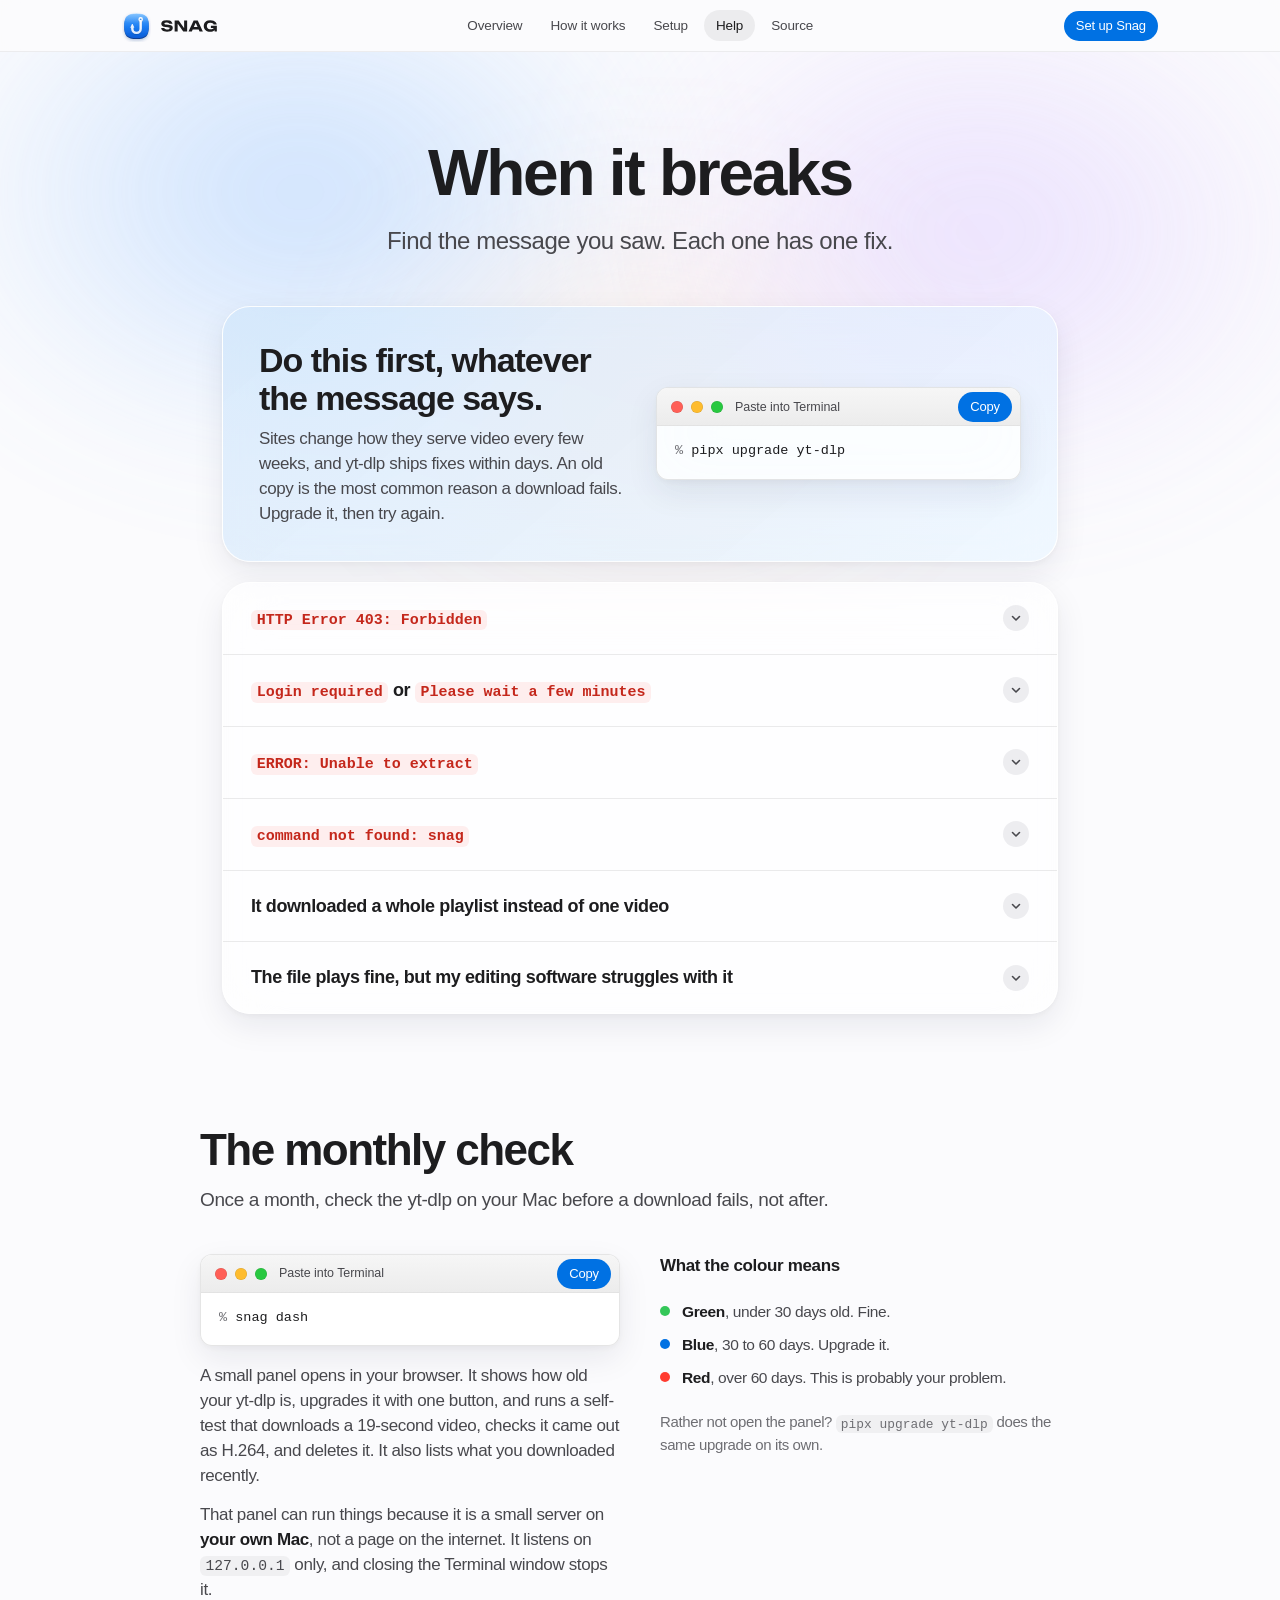
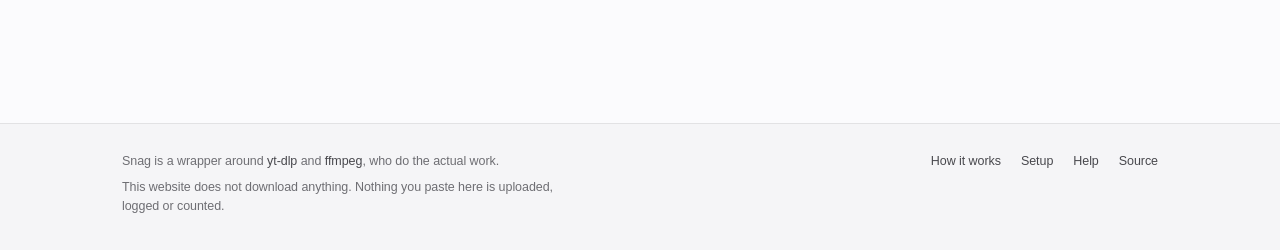
==== site/help.html @ 51642f08 "Redesign the site as light macOS glass, add the logo, restyle snag dash The site moves from the one-" ====
<!doctype html>
<html lang="en">
<head>
<meta charset="utf-8">
<meta name="viewport" content="width=device-width, initial-scale=1">
<title>Help | Snag</title>
<meta name="description" content="When a Snag download fails: the one fix that works most often, every common error message and its fix, and the monthly check.">
<meta name="theme-color" content="#fbfbfd">
<link rel="icon" href="assets/icon.svg" type="image/svg+xml">
<link rel="apple-touch-icon" href="assets/apple-touch-icon.png">
<link rel="stylesheet" href="assets/snag.css">
</head>
<body>

<header class="nav">
  <div class="nav-in">
    <a class="brand" href="index.html" aria-label="Snag home"><img class="brand-mark" src="assets/logo-mark.svg" alt="" width="29" height="30"><img class="brand-word" src="assets/logo-wordmark.svg" alt="" height="12"></a>
    <button class="nav-toggle" type="button" aria-expanded="false" aria-controls="navLinks" aria-label="Menu">
      <svg viewBox="0 0 20 20" aria-hidden="true"><path d="M3 7h14M3 13h14" stroke="currentColor" stroke-width="1.6" stroke-linecap="round"/></svg>
    </button>
    <ul class="nav-links" id="navLinks">
      <li><a href="index.html">Overview</a></li>
      <li><a href="how-it-works.html">How it works</a></li>
      <li><a href="setup.html">Setup</a></li>
      <li><a href="help.html" aria-current="page">Help</a></li>
      <li><a href="source.html">Source</a></li>
      <li class="nav-links-cta"><a class="btn btn-primary" href="setup.html">Set up Snag</a></li>
    </ul>
    <a class="btn btn-primary btn-sm nav-cta" href="setup.html">Set up Snag</a>
  </div>
</header>

<main>
  <div class="aura low" aria-hidden="true"><span></span></div>

  <header class="page-head">
    <h1>When it breaks</h1>
    <p class="lede">Find the message you saw. Each one has one fix.</p>
  </header>

  <div class="read" style="max-width:880px">
    <section class="first-move glass" aria-labelledby="first-h">
      <div>
        <h2 id="first-h">Do this first, whatever the message says.</h2>
        <p>Sites change how they serve video every few weeks, and yt-dlp ships fixes within days. An old copy is the most common reason a download fails. Upgrade it, then try again.</p>
      </div>
      <div class="term">
        <div class="term-bar"><span class="lights" aria-hidden="true"><i></i><i></i><i></i></span><span class="term-title">Paste into Terminal</span><span class="term-actions"><button class="btn btn-primary btn-sm" type="button" data-copy="cmd-upgrade">Copy</button></span></div>
        <pre class="term-body" id="cmd-upgrade" data-command>pipx upgrade yt-dlp</pre>
      </div>
    </section>

    <div class="faults glass">
      <details class="fault">
        <summary><span class="msg"><code>HTTP Error 403: Forbidden</code></span><span class="chev" aria-hidden="true"><svg viewBox="0 0 12 12"><path d="M2.5 4.5 6 8l3.5-3.5" fill="none" stroke="currentColor" stroke-width="1.6" stroke-linecap="round" stroke-linejoin="round"/></svg></span></summary>
        <div class="fault-body">
          <p class="what"><b>What it means.</b> The site refused to answer, because it could not tell the request came from a real browser.</p>
          <div class="fix">
            <p><b class="lbl">The fix.</b> The Chrome support is missing. Check by running <code>yt-dlp --list-impersonate-targets</code>. If that prints an empty table or an error, run this and try again.</p>
            <div class="term">
              <div class="term-bar"><span class="lights" aria-hidden="true"><i></i><i></i><i></i></span><span class="term-title">Paste into Terminal</span><span class="term-actions"><button class="btn btn-primary btn-sm" type="button" data-copy="cmd-force">Copy</button></span></div>
              <pre class="term-body" id="cmd-force" data-command>pipx install --force "yt-dlp[default,curl-cffi]"</pre>
            </div>
          </div>
        </div>
      </details>

      <details class="fault">
        <summary><span class="msg"><code>Login required</code> or <code>Please wait a few minutes</code></span><span class="chev" aria-hidden="true"><svg viewBox="0 0 12 12"><path d="M2.5 4.5 6 8l3.5-3.5" fill="none" stroke="currentColor" stroke-width="1.6" stroke-linecap="round" stroke-linejoin="round"/></svg></span></summary>
        <div class="fault-body">
          <p class="what"><b>What it means.</b> Instagram will not show the video to someone who is not signed in.</p>
          <div class="fix">
            <p><b class="lbl">The fix.</b> Sign into Instagram in Chrome. Then quit Chrome completely with <kbd>⌘</kbd> <kbd>Q</kbd>, not just the window, because macOS will not let Snag read your login while Chrome is open. Run your command again. For Instagram and TikTok links, Snag turns <b>Use my Chrome login</b> on by itself, so the command already asks for it.</p>
          </div>
        </div>
      </details>

      <details class="fault">
        <summary><span class="msg"><code>ERROR: Unable to extract</code></span><span class="chev" aria-hidden="true"><svg viewBox="0 0 12 12"><path d="M2.5 4.5 6 8l3.5-3.5" fill="none" stroke="currentColor" stroke-width="1.6" stroke-linecap="round" stroke-linejoin="round"/></svg></span></summary>
        <div class="fault-body">
          <p class="what"><b>What it means.</b> The site changed how its pages are built, and the yt-dlp on your Mac has not caught up.</p>
          <div class="fix">
            <p><b class="lbl">The fix.</b> Upgrade yt-dlp with the command at the top of this page. That fixes this almost every time.</p>
          </div>
        </div>
      </details>

      <details class="fault">
        <summary><span class="msg"><code>command not found: snag</code></span><span class="chev" aria-hidden="true"><svg viewBox="0 0 12 12"><path d="M2.5 4.5 6 8l3.5-3.5" fill="none" stroke="currentColor" stroke-width="1.6" stroke-linecap="round" stroke-linejoin="round"/></svg></span></summary>
        <div class="fault-body">
          <p class="what"><b>What it means.</b> Snag is installed, but Terminal does not know where to look for it.</p>
          <div class="fix">
            <p><b class="lbl">The fix.</b> Paste this, then quit Terminal with <kbd>⌘</kbd> <kbd>Q</kbd> and open it again. The restart matters: the change does not take effect until then.</p>
            <div class="term">
              <div class="term-bar"><span class="lights" aria-hidden="true"><i></i><i></i><i></i></span><span class="term-title">Paste into Terminal</span><span class="term-actions"><button class="btn btn-primary btn-sm" type="button" data-copy="cmd-path">Copy</button></span></div>
              <pre class="term-body" id="cmd-path" data-command>echo 'export PATH="$HOME/bin:$PATH"' &gt;&gt; ~/.zshrc</pre>
            </div>
          </div>
        </div>
      </details>

      <details class="fault">
        <summary><span class="msg">It downloaded a whole playlist instead of one video</span><span class="chev" aria-hidden="true"><svg viewBox="0 0 12 12"><path d="M2.5 4.5 6 8l3.5-3.5" fill="none" stroke="currentColor" stroke-width="1.6" stroke-linecap="round" stroke-linejoin="round"/></svg></span></summary>
        <div class="fault-body">
          <p class="what"><b>What it means.</b> Your YouTube link had <code>&amp;list=</code> in it, and <b>Whole playlist</b> was switched on under Options.</p>
          <div class="fix">
            <p><b class="lbl">The fix.</b> Switch <b>Whole playlist</b> off and get the command again. With it off, a link that carries a playlist gets only the video you were watching.</p>
          </div>
        </div>
      </details>

      <details class="fault">
        <summary><span class="msg">The file plays fine, but my editing software struggles with it</span><span class="chev" aria-hidden="true"><svg viewBox="0 0 12 12"><path d="M2.5 4.5 6 8l3.5-3.5" fill="none" stroke="currentColor" stroke-width="1.6" stroke-linecap="round" stroke-linejoin="round"/></svg></span></summary>
        <div class="fault-body">
          <p class="what"><b>What it means.</b> You have an AV1 or VP9 file. Browsers play those easily. Premiere and Resolve decode them in software, so scrubbing becomes unusable.</p>
          <div class="fix">
            <p><b class="lbl">The fix.</b> Use <b>Ready to edit</b>. It downloads H.264, which every editor handles natively, with no converting. It tops out at 1080p on YouTube. For 4K that edits, use <b>4K (slow)</b>, which re-encodes the best stream and takes real minutes.</p>
          </div>
        </div>
      </details>
    </div>
  </div>

  <section class="sec" id="monthly" aria-labelledby="monthly-h">
    <div class="read" style="max-width:880px;padding:0">
      <div class="sec-head">
        <h2 id="monthly-h">The monthly check</h2>
        <p>Once a month, check the yt-dlp on your Mac before a download fails, not after.</p>
      </div>
      <div class="dash-grid">
        <div>
          <div class="term">
            <div class="term-bar"><span class="lights" aria-hidden="true"><i></i><i></i><i></i></span><span class="term-title">Paste into Terminal</span><span class="term-actions"><button class="btn btn-primary btn-sm" type="button" data-copy="cmd-dash">Copy</button></span></div>
            <pre class="term-body" id="cmd-dash" data-command>snag dash</pre>
          </div>
          <div class="prose" style="margin-top:18px">
            <p>A small panel opens in your browser. It shows how old your yt-dlp is, upgrades it with one button, and runs a self-test that downloads a 19-second video, checks it came out as H.264, and deletes it. It also lists what you downloaded recently.</p>
            <p>That panel can run things because it is a small server on <b>your own Mac</b>, not a page on the internet. It listens on <code>127.0.0.1</code> only, and closing the Terminal window stops it.</p>
          </div>
        </div>
        <div>
          <h3 style="font-size:17px;letter-spacing:-.02em">What the colour means</h3>
          <ul class="flags">
            <li><span class="dot" style="background:#34c759"></span><span><b>Green</b>, under 30 days old. Fine.</span></li>
            <li><span class="dot" style="background:#0071e3"></span><span><b>Blue</b>, 30 to 60 days. Upgrade it.</span></li>
            <li><span class="dot" style="background:#ff3b30"></span><span><b>Red</b>, over 60 days. This is probably your problem.</span></li>
          </ul>
          <p class="built" style="margin-top:22px">Rather not open the panel? <code>pipx upgrade yt-dlp</code> does the same upgrade on its own.</p>
        </div>
      </div>
    </div>
  </section>
</main>

<footer class="foot">
  <div class="foot-in">
    <div>
      <p>Snag is a wrapper around <a href="https://github.com/yt-dlp/yt-dlp">yt-dlp</a> and <a href="https://ffmpeg.org">ffmpeg</a>, who do the actual work.</p>
      <p>This website does not download anything. Nothing you paste here is uploaded, logged or counted.</p>
    </div>
    <nav aria-label="Footer">
      <a href="how-it-works.html">How it works</a>
      <a href="setup.html">Setup</a>
      <a href="help.html">Help</a>
      <a href="source.html">Source</a>
    </nav>
  </div>
</footer>

<script src="assets/site.js"></script>
</body>
</html>
---- site/assets/snag.css ----
/* Snag: light macOS glass. One accent, system type, light Terminal windows. */

:root {
  --bg: #fbfbfd;
  --bg-2: #f5f5f7;
  --ink: #1d1d1f;
  --ink-2: #48484d;
  --ink-3: #6e6e73;
  --hair: rgba(0, 0, 0, .08);
  --hair-2: rgba(0, 0, 0, .12);
  --blue: #0071e3;
  --blue-hover: #0062c4;
  --blue-ink: #0066cc;
  --blue-wash: rgba(0, 113, 227, .09);
  --green: #1a7f37;
  --amber: #9a5b00;
  --amber-wash: rgba(255, 159, 10, .12);
  --red: #c4271b;
  --red-wash: rgba(255, 59, 48, .09);

  --glass: rgba(255, 255, 255, .62);
  --glass-strong: rgba(255, 255, 255, .78);
  --glass-edge: rgba(255, 255, 255, .9);
  --blur: saturate(180%) blur(28px);

  --shadow-sm: 0 1px 2px rgba(0, 0, 0, .04), 0 2px 8px rgba(0, 0, 0, .04);
  --shadow-md: 0 2px 6px rgba(0, 0, 0, .04), 0 12px 32px rgba(15, 30, 70, .08);
  --shadow-lg: 0 4px 12px rgba(0, 0, 0, .04), 0 24px 64px rgba(15, 30, 70, .12);

  --sans: -apple-system, BlinkMacSystemFont, "SF Pro Text", "SF Pro Display", "Helvetica Neue", Helvetica, Arial, sans-serif;
  --mono: ui-monospace, "SF Mono", SFMono-Regular, Menlo, Monaco, monospace;

  --r-sm: 10px;
  --r-md: 14px;
  --r-lg: 20px;
  --r-xl: 28px;

  --ease: cubic-bezier(.16, 1, .3, 1);
  --nav-h: 52px;

  color-scheme: light;
}

*, *::before, *::after { box-sizing: border-box; }

html {
  -webkit-text-size-adjust: 100%;
  scroll-padding-top: calc(var(--nav-h) + 20px);
  scrollbar-color: rgba(0, 0, 0, .22) transparent;
}

body {
  margin: 0;
  background: var(--bg);
  color: var(--ink);
  font-family: var(--sans);
  font-size: 17px;
  line-height: 1.47;
  letter-spacing: -.022em;
  -webkit-font-smoothing: antialiased;
  -moz-osx-font-smoothing: grayscale;
  text-rendering: optimizeLegibility;
  min-height: 100vh;
  display: flex;
  flex-direction: column;
  overflow-x: hidden;
}

::selection { background: rgba(0, 113, 227, .2); color: var(--ink); }
input, textarea { caret-color: var(--blue); }
::-webkit-scrollbar { width: 11px; height: 11px; }
::-webkit-scrollbar-thumb { background: rgba(0, 0, 0, .2); border-radius: 99px; border: 3px solid transparent; background-clip: padding-box; }
::-webkit-scrollbar-thumb:hover { background-color: rgba(0, 0, 0, .34); }
::-webkit-scrollbar-track { background: transparent; }

:focus-visible { outline: 3px solid rgba(0, 113, 227, .55); outline-offset: 2px; border-radius: 8px; }

a { color: var(--blue-ink); text-decoration: none; }
a:hover { text-decoration: underline; text-underline-offset: .18em; text-decoration-thickness: 1px; }

h1, h2, h3, h4 { margin: 0; font-weight: 600; color: var(--ink); text-wrap: balance; }
p { margin: 0; }
code, kbd {
  font-family: var(--mono);
  font-size: .86em;
  letter-spacing: 0;
}
code {
  background: rgba(0, 0, 0, .045);
  border-radius: 6px;
  padding: .12em .38em;
  white-space: nowrap;
}
kbd {
  display: inline-block;
  min-width: 1.7em;
  padding: .08em .45em;
  border-radius: 6px;
  background: #fff;
  border: 1px solid var(--hair-2);
  box-shadow: 0 1px 0 rgba(0, 0, 0, .1);
  text-align: center;
  line-height: 1.4;
}

.sr-only {
  position: absolute; width: 1px; height: 1px; padding: 0; margin: -1px;
  overflow: hidden; clip: rect(0, 0, 0, 0); white-space: nowrap; border: 0;
}

/* ---------- light field behind the glass ---------- */

.aura {
  position: absolute;
  inset: 0 0 auto 0;
  height: 900px;
  overflow: hidden;
  pointer-events: none;
  z-index: -1;
}
.aura::before, .aura::after, .aura span {
  content: "";
  position: absolute;
  border-radius: 50%;
  filter: blur(80px);
}
.aura::before {
  width: 760px; height: 520px;
  left: calc(50% - 720px); top: -120px;
  background: radial-gradient(closest-side, rgba(120, 180, 255, .55), rgba(120, 180, 255, 0));
}
.aura::after {
  width: 720px; height: 520px;
  left: calc(50% - 20px); top: -80px;
  background: radial-gradient(closest-side, rgba(200, 170, 255, .5), rgba(200, 170, 255, 0));
}
.aura span {
  width: 640px; height: 420px;
  left: calc(50% - 300px); top: 260px;
  background: radial-gradient(closest-side, rgba(255, 196, 160, .42), rgba(255, 196, 160, 0));
}
.aura.low { height: 560px; opacity: .75; }
.aura.low span { top: 120px; opacity: .7; }

main { position: relative; z-index: 1; flex: 1; }

/* ---------- glass nav ---------- */

.nav {
  position: sticky;
  top: 0;
  z-index: 50;
  height: var(--nav-h);
  background: rgba(251, 251, 253, .68);
  -webkit-backdrop-filter: var(--blur);
  backdrop-filter: var(--blur);
  border-bottom: 1px solid rgba(0, 0, 0, .06);
}
.nav-in {
  max-width: 1080px;
  height: 100%;
  margin: 0 auto;
  padding: 0 22px;
  display: flex;
  align-items: center;
  gap: 28px;
}
.brand {
  display: inline-flex;
  align-items: center;
  gap: 8px;
  flex: none;
}
.brand:hover { text-decoration: none; }
.brand-mark { width: 29px; height: 30px; display: block; margin-top: 2px; }
.brand-word { height: 12px; width: auto; display: block; margin-left: 2px; }
.nav-links {
  display: flex;
  gap: 4px;
  margin: 0 auto;
  padding: 0;
  list-style: none;
}
.nav-links a {
  display: block;
  padding: 6px 12px;
  border-radius: 99px;
  color: var(--ink-2);
  font-size: 13.5px;
  letter-spacing: -.01em;
  transition: color .2s, background-color .2s;
}
.nav-links a:hover { color: var(--ink); text-decoration: none; background: rgba(0, 0, 0, .045); }
.nav-links a[aria-current="page"] { color: var(--ink); font-weight: 500; background: rgba(0, 0, 0, .06); }
.nav-cta { flex: none; }
.nav-toggle {
  display: none;
  margin-left: auto;
  width: 40px; height: 40px;
  border: 0;
  border-radius: 10px;
  background: transparent;
  color: var(--ink);
  cursor: pointer;
}
.nav-toggle svg { width: 20px; height: 20px; }
.nav-toggle:hover { background: rgba(0, 0, 0, .05); }

@media (max-width: 820px) {
  .nav-in { gap: 12px; }
  .nav-toggle { display: grid; place-items: center; }
  .nav-cta { display: none; }
  .nav-links {
    position: absolute;
    top: var(--nav-h);
    left: 0; right: 0;
    margin: 0;
    padding: 8px 14px 18px;
    flex-direction: column;
    gap: 2px;
    background: rgba(251, 251, 253, .9);
    -webkit-backdrop-filter: var(--blur);
    backdrop-filter: var(--blur);
    border-bottom: 1px solid var(--hair);
    box-shadow: var(--shadow-md);
    display: none;
  }
  .nav[data-open="1"] .nav-links { display: flex; }
  .nav-links a { font-size: 17px; padding: 12px 12px; border-radius: 12px; }
  .nav-links .nav-links-cta { display: block; margin-top: 8px; }
}
.nav-links-cta { display: none; }

/* ---------- buttons ---------- */

.btn {
  --h: 36px;
  display: inline-flex;
  align-items: center;
  justify-content: center;
  gap: 7px;
  height: var(--h);
  padding: 0 16px;
  border-radius: 99px;
  border: 0;
  font: 500 14px/1 var(--sans);
  letter-spacing: -.01em;
  cursor: pointer;
  white-space: nowrap;
  transition: background-color .2s, color .2s, box-shadow .2s, transform .2s var(--ease);
}
.btn:hover { text-decoration: none; }
.btn:active { transform: scale(.97); }
.btn svg { width: 16px; height: 16px; flex: none; }
.btn-primary { background: var(--blue); color: #fff; }
.btn-primary:hover { background: var(--blue-hover); }
.btn-secondary {
  background: rgba(255, 255, 255, .8);
  color: var(--ink);
  box-shadow: inset 0 0 0 1px var(--hair-2), var(--shadow-sm);
}
.btn-secondary:hover { background: #fff; }
.btn-quiet { background: transparent; color: var(--blue-ink); padding: 0 10px; }
.btn-quiet:hover { background: var(--blue-wash); }
.btn-sm { --h: 30px; padding: 0 12px; font-size: 13px; }
.btn-lg { --h: 48px; padding: 0 24px; font-size: 16px; }
.btn[disabled] { opacity: .4; cursor: not-allowed; transform: none; }
.btn[data-done="1"] { background: var(--green); color: #fff; box-shadow: none; }

/* ---------- glass surfaces ---------- */

.glass {
  background: var(--glass);
  -webkit-backdrop-filter: var(--blur);
  backdrop-filter: var(--blur);
  border: 1px solid var(--glass-edge);
  box-shadow: var(--shadow-md);
}

/* ---------- the Terminal window ---------- */

.term {
  border-radius: 12px;
  background: rgba(255, 255, 255, .86);
  -webkit-backdrop-filter: var(--blur);
  backdrop-filter: var(--blur);
  border: 1px solid rgba(0, 0, 0, .1);
  box-shadow: 0 0 0 .5px rgba(255, 255, 255, .7) inset, var(--shadow-md);
  overflow: hidden;
  text-align: left;
}
.term-bar {
  position: relative;
  display: flex;
  align-items: center;
  gap: 12px;
  min-height: 38px;
  padding: 0 8px 0 14px;
  background: linear-gradient(#f6f6f6, #ececec);
  border-bottom: 1px solid rgba(0, 0, 0, .08);
}
.lights { display: flex; gap: 8px; flex: none; }
.lights i {
  width: 12px; height: 12px;
  border-radius: 50%;
  background: #ff5f57;
  box-shadow: inset 0 0 0 .5px rgba(0, 0, 0, .14);
}
.lights i:nth-child(2) { background: #febc2e; }
.lights i:nth-child(3) { background: #28c840; }
.term-title {
  flex: 1;
  min-width: 0;
  overflow: hidden;
  text-overflow: ellipsis;
  white-space: nowrap;
  font-size: 12.5px;
  font-weight: 500;
  color: var(--ink-2);
  letter-spacing: -.005em;
}
.term-actions { display: flex; gap: 6px; flex: none; }
.term-body {
  margin: 0;
  padding: 14px 18px 16px;
  font: 13.5px/1.65 var(--mono);
  letter-spacing: 0;
  color: var(--ink);
  white-space: pre-wrap;
  word-break: break-word;
  overflow-wrap: anywhere;
}
.term-body .ln { display: block; padding-left: 1.6em; text-indent: -1.6em; }
.term-body .ln.cmd::before { content: "% "; color: var(--ink-3); }
.term-body .ln.cmd.cont::before { content: ""; }
.term-body .ln.cmd.cont { padding-left: 1.6em; text-indent: 0; }
.term-body.out { color: var(--ink-2); background: rgba(245, 245, 247, .5); }
.term-body.out b { color: var(--ink); font-weight: 600; }
.term-body.out .note { color: var(--blue-ink); }

/* ---------- page header for inner pages ---------- */

.page-head {
  max-width: 980px;
  margin: 0 auto;
  padding: 88px 22px 48px;
  text-align: center;
}
.page-head h1 {
  font-size: clamp(40px, 6vw, 64px);
  line-height: 1.05;
  letter-spacing: -.035em;
  font-weight: 700;
}
.page-head .lede {
  margin: 18px auto 0;
  max-width: 40ch;
  text-wrap: balance;
  font-size: clamp(19px, 2.2vw, 24px);
  line-height: 1.35;
  color: var(--ink-2);
  letter-spacing: -.02em;
}

.wrap { max-width: 1080px; margin: 0 auto; padding: 0 22px; }
.read { max-width: 760px; margin: 0 auto; padding: 0 22px; }

.prose p + p { margin-top: 14px; }
.prose p { color: var(--ink-2); max-width: 68ch; }
.prose b, .prose strong { color: var(--ink); font-weight: 600; }

/* ---------- callouts ---------- */

.callout {
  display: flex;
  gap: 14px;
  padding: 16px 18px;
  border-radius: var(--r-md);
  background: var(--blue-wash);
  color: var(--ink);
  font-size: 15.5px;
  line-height: 1.5;
}
.callout svg { width: 20px; height: 20px; flex: none; margin-top: 1px; color: var(--blue); }
.callout.warn { background: var(--amber-wash); }
.callout.warn svg { color: #c27c00; }
.callout b { font-weight: 600; }

/* ---------- footer ---------- */

.foot {
  position: relative;
  z-index: 1;
  margin-top: 120px;
  background: var(--bg-2);
  border-top: 1px solid var(--hair);
  font-size: 12.5px;
  color: var(--ink-3);
  letter-spacing: -.005em;
}
.foot-in {
  max-width: 1080px;
  margin: 0 auto;
  padding: 28px 22px 36px;
  display: grid;
  grid-template-columns: 1fr auto;
  gap: 18px 40px;
  align-items: start;
}
.foot p { max-width: 64ch; line-height: 1.55; }
.foot p + p { margin-top: 6px; }
.foot nav { display: flex; gap: 6px 20px; flex-wrap: wrap; justify-content: flex-end; }
.foot nav a { color: var(--ink-2); }
.foot a { color: var(--ink-2); }
@media (max-width: 680px) {
  .foot-in { grid-template-columns: 1fr; }
  .foot nav { justify-content: flex-start; }
}

/* ==========================================================
   HOME
   ========================================================== */

.hero {
  max-width: 980px;
  margin: 0 auto;
  padding: 104px 22px 40px;
  text-align: center;
}
.hero h1 {
  font-size: clamp(44px, 7.4vw, 80px);
  line-height: 1.03;
  letter-spacing: -.04em;
  font-weight: 700;
}
.hero .sub {
  margin: 18px auto 0;
  max-width: 44ch;
  text-wrap: balance;
  font-size: clamp(19px, 2.3vw, 24px);
  line-height: 1.35;
  color: var(--ink-2);
  letter-spacing: -.02em;
}

/* the field */
.finder { max-width: 720px; margin: 44px auto 0; }
.field {
  position: relative;
  display: flex;
  align-items: center;
  gap: 6px;
  height: 68px;
  padding: 0 8px 0 22px;
  border-radius: 99px;
  background: var(--glass-strong);
  -webkit-backdrop-filter: var(--blur);
  backdrop-filter: var(--blur);
  border: 1px solid var(--glass-edge);
  box-shadow: 0 0 0 1px rgba(0, 0, 0, .05), var(--shadow-lg);
  transition: box-shadow .3s var(--ease);
}
.field:focus-within {
  box-shadow: 0 0 0 4px rgba(0, 113, 227, .18), 0 0 0 1px rgba(0, 113, 227, .5), var(--shadow-lg);
}
.field[data-state="bad"] { box-shadow: 0 0 0 4px rgba(255, 59, 48, .14), 0 0 0 1px rgba(196, 39, 27, .45), var(--shadow-lg); }
.field-icon {
  position: relative;
  width: 26px; height: 26px;
  flex: none;
  color: var(--ink-3);
}
.field-icon svg {
  position: absolute; inset: 0;
  width: 26px; height: 26px;
  opacity: 0;
  transform: scale(.6);
  transition: opacity .25s, transform .35s var(--ease);
}
.field-icon svg[data-on="1"] { opacity: 1; transform: none; }
.field-icon .ig { color: #d62976; }
.field-icon .tt { color: #111; }
.field-icon .yt { color: #ff0000; }
.field-icon .fb { color: #0866ff; }
.field-icon .x  { color: #111; }
.field input {
  flex: 1;
  min-width: 0;
  height: 100%;
  border: 0;
  outline: 0;
  background: transparent;
  font: 400 19px/1 var(--sans);
  letter-spacing: -.02em;
  color: var(--ink);
  padding: 0 8px;
}
.field input::placeholder { color: var(--ink-3); opacity: 1; }
.field input:focus-visible { outline: none; }
.field .clear {
  width: 30px; height: 30px;
  border: 0; border-radius: 50%;
  background: rgba(0, 0, 0, .07);
  color: var(--ink-2);
  display: none;
  place-items: center;
  cursor: pointer;
  flex: none;
}
.field .clear svg { width: 12px; height: 12px; }
.field .clear:hover { background: rgba(0, 0, 0, .12); }
.field[data-filled="1"] .clear { display: grid; }
.field[data-filled="1"] #pasteBtn { display: none; }
.field .btn-primary { --h: 52px; padding: 0 24px; font-size: 16px; font-weight: 500; }

.field-msg {
  min-height: 24px;
  margin-top: 12px;
  font-size: 14px;
  color: var(--ink-3);
}
.field-msg[data-tone="bad"] { color: var(--red); }
.field-msg[data-tone="ok"] { color: var(--ink-2); }
.field-msg b { font-weight: 600; color: var(--ink); }

/* format segmented control */
.formats .short, .field .btn-primary .go-icon { display: none; }
.field .btn-primary .go-icon { width: 20px; height: 20px; }
.formats {
  display: inline-flex;
  padding: 4px;
  gap: 2px;
  margin-top: 6px;
  border-radius: 99px;
  background: linear-gradient(rgba(118, 118, 128, .12), rgba(118, 118, 128, .12)), rgba(255, 255, 255, .72);
  -webkit-backdrop-filter: var(--blur);
  backdrop-filter: var(--blur);
}
.formats button {
  border: 0;
  border-radius: 99px;
  padding: 8px 16px;
  background: transparent;
  color: var(--ink-2);
  font: 500 14px/1 var(--sans);
  letter-spacing: -.01em;
  cursor: pointer;
  transition: background-color .25s, color .2s, box-shadow .25s;
  white-space: nowrap;
}
.formats button:hover { color: var(--ink); }
.formats button[aria-checked="true"] {
  background: #fff;
  color: var(--ink);
  box-shadow: 0 1px 3px rgba(0, 0, 0, .1), 0 3px 10px rgba(0, 0, 0, .06);
}
.format-row {
  display: flex;
  justify-content: center;
  align-items: center;
  gap: 10px;
  flex-wrap: wrap;
}
.format-note {
  margin-top: 12px;
  font-size: 14px;
  color: var(--ink-3);
}
.format-note b { color: var(--ink-2); font-weight: 500; }

/* options popover */
.more { position: relative; margin-top: 6px; }
.more > button[aria-expanded="true"] { background: #fff; }
.pop {
  position: absolute;
  z-index: 20;
  top: calc(100% + 10px);
  right: 0;
  width: min(380px, calc(100vw - 32px));
  padding: 8px;
  border-radius: var(--r-lg);
  background: rgba(255, 255, 255, .86);
  -webkit-backdrop-filter: var(--blur);
  backdrop-filter: var(--blur);
  border: 1px solid var(--glass-edge);
  box-shadow: 0 0 0 1px rgba(0, 0, 0, .06), var(--shadow-lg);
  text-align: left;
  transform-origin: top right;
}
.pop[hidden] { display: none; }
@media (prefers-reduced-motion: no-preference) {
  .pop:not([hidden]) { animation: pop-in .28s var(--ease); }
  @keyframes pop-in { from { opacity: 0; transform: scale(.94) translateY(-6px); } }
}
.pop-row {
  display: flex;
  align-items: center;
  gap: 14px;
  padding: 10px 12px;
  border-radius: 12px;
}
.pop-row + .pop-row { border-top: 1px solid var(--hair); border-radius: 0; }
.pop-row .txt { flex: 1; min-width: 0; }
.pop-row .nm { display: block; font-size: 14.5px; font-weight: 500; color: var(--ink); }
.pop-row .ds { display: block; margin-top: 2px; font-size: 12.5px; line-height: 1.4; color: var(--ink-3); letter-spacing: -.005em; }
.pop select {
  appearance: none;
  -webkit-appearance: none;
  font: 500 13.5px/1 var(--sans);
  color: var(--ink);
  padding: 7px 28px 7px 11px;
  border-radius: 8px;
  border: 0;
  background: rgba(118, 118, 128, .12) url("data:image/svg+xml,%3Csvg xmlns='http://www.w3.org/2000/svg' width='10' height='6' viewBox='0 0 10 6'%3E%3Cpath d='M1 1l4 4 4-4' fill='none' stroke='%236e6e73' stroke-width='1.6' stroke-linecap='round' stroke-linejoin='round'/%3E%3C/svg%3E") no-repeat right 10px center;
  cursor: pointer;
}

/* macOS switch */
.switch {
  position: relative;
  width: 38px; height: 22px;
  flex: none;
  border: 0;
  border-radius: 99px;
  padding: 0;
  background: rgba(120, 120, 128, .24);
  cursor: pointer;
  transition: background-color .25s;
}
.switch::after {
  content: "";
  position: absolute;
  top: 2px; left: 2px;
  width: 18px; height: 18px;
  border-radius: 50%;
  background: #fff;
  box-shadow: 0 1px 3px rgba(0, 0, 0, .2), 0 0 0 .5px rgba(0, 0, 0, .04);
  transition: transform .3s var(--ease);
}
.switch[aria-checked="true"] { background: #34c759; }
.switch[aria-checked="true"]::after { transform: translateX(16px); }

/* the result */
.result { max-width: 720px; margin: 28px auto 0; text-align: left; }
.result[hidden] { display: none; }
@media (prefers-reduced-motion: no-preference) {
  .result.enter { animation: drop .42s var(--ease); }
  @keyframes drop {
    from { opacity: 0; transform: translateY(-14px) scale(.985); filter: blur(6px); }
  }
}
.result .term-body { font-size: 15px; padding: 18px 22px 20px; }
.result-meta {
  display: flex;
  flex-wrap: wrap;
  gap: 8px;
  padding: 0 22px 18px;
}
.chip {
  display: inline-flex;
  align-items: center;
  gap: 6px;
  padding: 5px 11px;
  border-radius: 99px;
  background: rgba(118, 118, 128, .1);
  font-size: 12.5px;
  font-weight: 500;
  color: var(--ink-2);
  letter-spacing: -.005em;
}
.chip svg { width: 13px; height: 13px; }
.chip.warn { background: var(--amber-wash); color: var(--amber); }
.chip.bad { background: var(--red-wash); color: var(--red); }
.result-foot {
  margin-top: 16px;
  display: grid;
  grid-template-columns: 1fr 1fr;
  gap: 14px;
}
.result-foot .tip {
  padding: 16px 18px;
  border-radius: var(--r-md);
  font-size: 14.5px;
  line-height: 1.5;
  color: var(--ink-2);
}
.result-foot .tip b { color: var(--ink); font-weight: 600; display: block; margin-bottom: 3px; }
@media (max-width: 680px) { .result-foot { grid-template-columns: 1fr; } }

.sites {
  display: flex;
  justify-content: center;
  align-items: center;
  flex-wrap: wrap;
  gap: 8px 22px;
  margin-top: 40px;
  font-size: 13.5px;
  color: var(--ink-3);
}
.sites span { display: inline-flex; align-items: center; gap: 7px; }
.sites svg { width: 17px; height: 17px; }

/* home: the Downloads window */
.lands-sec {
  max-width: 1080px;
  margin: 120px auto 0;
  padding: 0 22px;
  display: grid;
  grid-template-columns: minmax(0, 5fr) minmax(0, 7fr);
  gap: 56px;
  align-items: center;
}
.lands-sec h2 {
  font-size: clamp(32px, 4.4vw, 48px);
  line-height: 1.08;
  letter-spacing: -.035em;
  font-weight: 700;
}
.lands-sec .prose { margin-top: 18px; }
.lands-sec .prose p { font-size: 17px; }
.lands-sec .links { margin-top: 22px; display: flex; gap: 10px; flex-wrap: wrap; }

.finderwin { border-radius: 12px; overflow: hidden; }
.finderwin .term-bar { gap: 14px; }
.fw-grid { display: grid; grid-template-columns: 150px minmax(0, 1fr); min-height: 300px; }
.fw-side {
  padding: 14px 10px;
  background: rgba(240, 240, 245, .55);
  border-right: 1px solid var(--hair);
  font-size: 12.5px;
  color: var(--ink-2);
}
.fw-side .grp { font-size: 11px; font-weight: 600; color: var(--ink-3); padding: 4px 8px 6px; }
.fw-side .it { display: flex; align-items: center; gap: 7px; padding: 5px 8px; border-radius: 6px; }
.fw-side .it svg { width: 15px; height: 15px; color: var(--blue); flex: none; }
.fw-side .it.on { background: rgba(0, 0, 0, .07); color: var(--ink); font-weight: 500; }
.fw-list { font-size: 12.5px; min-width: 0; }
.fw-row {
  display: grid;
  grid-template-columns: minmax(0, 1fr) 84px 92px;
  gap: 12px;
  align-items: center;
  padding: 7px 14px;
  border-bottom: 1px solid rgba(0, 0, 0, .04);
  color: var(--ink-2);
  font-variant-numeric: tabular-nums;
}
.fw-row.h { font-size: 11px; font-weight: 600; color: var(--ink-3); padding-top: 9px; padding-bottom: 7px; border-bottom: 1px solid var(--hair); }
.fw-row .fn { display: flex; align-items: center; gap: 8px; min-width: 0; color: var(--ink); }
.fw-row .fn span { overflow: hidden; text-overflow: ellipsis; white-space: nowrap; }
.fw-row .fn svg { width: 16px; height: 16px; flex: none; }
.fw-row.sel { background: var(--blue); color: rgba(255, 255, 255, .85); }
.fw-row.sel .fn { color: #fff; }
.fw-info {
  margin: 14px;
  padding: 12px 14px;
  border-radius: 10px;
  background: rgba(245, 245, 247, .8);
  border: 1px solid var(--hair);
  display: grid;
  grid-template-columns: auto 1fr;
  gap: 5px 14px;
  font-size: 12px;
  color: var(--ink-2);
}
.fw-info dt { color: var(--ink-3); text-align: right; }
.fw-info dd { margin: 0; color: var(--ink); font-weight: 500; }
.fw-caption { margin-top: 10px; font-size: 12.5px; color: var(--ink-3); text-align: center; }

@media (max-width: 900px) {
  .lands-sec { grid-template-columns: minmax(0, 1fr); gap: 36px; margin-top: 88px; }
}
@media (max-width: 560px) {
  .fw-grid { grid-template-columns: 1fr; }
  .fw-side { display: none; }
  .fw-row { grid-template-columns: minmax(0, 1fr) 70px; }
  .fw-row > :last-child { display: none; }
}

/* home: the promise strip */
.promise {
  max-width: 1080px;
  margin: 120px auto 0;
  padding: 0 22px;
  text-align: center;
}
.promise h2 {
  font-size: clamp(30px, 4.2vw, 46px);
  line-height: 1.1;
  letter-spacing: -.035em;
  font-weight: 700;
  max-width: 22ch;
  margin: 0 auto;
}
.promise h2 span { color: var(--ink-3); }
.promise-list {
  margin: 44px auto 0;
  padding: 0;
  list-style: none;
  display: flex;
  justify-content: center;
  flex-wrap: wrap;
  gap: 12px;
}
.promise-list li {
  display: inline-flex;
  align-items: center;
  gap: 9px;
  padding: 11px 18px;
  border-radius: 99px;
  font-size: 15px;
  color: var(--ink);
}
.promise-list svg { width: 18px; height: 18px; color: var(--blue); flex: none; }
.promise .btn-row { margin-top: 40px; display: flex; gap: 12px; justify-content: center; flex-wrap: wrap; }

@media (max-width: 680px) {
  .hero { padding-top: 64px; }
  .field { height: 60px; padding-left: 16px; }
  .field input { font-size: 17px; }
  .field .btn-primary { --h: 46px; }
  .field #pasteBtn { display: none; }
  .formats { display: grid; grid-template-columns: repeat(4, minmax(0, 1fr)); width: 100%; }
  .formats button { padding: 8px 4px; font-size: 13.5px; }
  .formats .long { display: none; }
  .formats .short { display: inline; }
  .field .btn-primary { width: 46px; padding: 0; }
  .field .btn-primary .go-label { display: none; }
  .field .btn-primary .go-icon { display: block; }
  .format-row { flex-direction: column; gap: 8px; }
  .more .pop { right: auto; left: 50%; transform: translateX(-50%); transform-origin: top center; }
  .result .term-body { font-size: 13.5px; padding: 14px 16px 16px; }
  .result-meta { padding: 0 16px 14px; }
}

/* ==========================================================
   INNER PAGES
   ========================================================== */

/* how it works */
.parts {
  max-width: 1080px;
  margin: 0 auto;
  padding: 0 22px;
  display: grid;
  grid-template-columns: 1fr 1fr 1.3fr;
  gap: 40px;
}
.part {
  padding: 22px 4px 0;
  border-top: 2px solid var(--hair-2);
}
.part.lead { border-top-color: var(--blue); }
.part .part-h code { font-size: .82em; background: rgba(0, 113, 227, .08); color: var(--blue-ink); }
.part .part-h { font-size: 24px; letter-spacing: -.025em; }
.part p { margin-top: 10px; color: var(--ink-2); font-size: 16px; }
@media (max-width: 900px) { .parts { grid-template-columns: minmax(0, 1fr); } }

.sec { max-width: 1080px; margin: 112px auto 0; padding: 0 22px; }
.sec-head { max-width: 640px; }
.sec-head.c { margin: 0 auto; text-align: center; }
.sec-head h2 { font-size: clamp(30px, 4vw, 44px); line-height: 1.1; letter-spacing: -.035em; font-weight: 700; }
.sec-head p { margin-top: 12px; font-size: 19px; color: var(--ink-2); letter-spacing: -.02em; }

.flow {
  margin: 44px 0 0;
  padding: 0;
  list-style: none;
  display: grid;
  grid-template-columns: repeat(5, minmax(0, 1fr));
  counter-reset: flow;
  position: relative;
}
.flow::before {
  content: "";
  position: absolute;
  left: 10%; right: 10%; top: 22px;
  height: 2px;
  background: linear-gradient(90deg, rgba(0, 113, 227, .0), rgba(0, 113, 227, .35) 12%, rgba(0, 113, 227, .35) 88%, rgba(0, 113, 227, 0));
}
.flow li { counter-increment: flow; padding: 0 12px; text-align: center; position: relative; }
.flow li::before {
  content: counter(flow);
  display: grid;
  place-items: center;
  width: 44px; height: 44px;
  margin: 0 auto 18px;
  border-radius: 50%;
  background: #fff;
  box-shadow: inset 0 0 0 1px var(--hair-2), var(--shadow-sm);
  font-weight: 600;
  font-size: 16px;
  color: var(--blue);
  font-variant-numeric: tabular-nums;
}
.flow li:last-child::before { background: var(--blue); color: #fff; box-shadow: 0 6px 18px rgba(0, 113, 227, .35); }
.flow h3 { font-size: 17px; letter-spacing: -.02em; }
.flow p { margin-top: 6px; font-size: 14.5px; color: var(--ink-2); line-height: 1.45; }
@media (max-width: 900px) {
  .flow { grid-template-columns: 1fr; gap: 22px; }
  .flow::before { left: 21px; right: auto; top: 22px; bottom: 22px; width: 2px; height: auto; background: rgba(0, 113, 227, .25); }
  .flow li { display: grid; grid-template-columns: 44px 1fr; gap: 0 16px; text-align: left; padding: 0; }
  .flow li::before { grid-row: span 2; margin: 0; }
  .flow h3 { align-self: end; }
}

.modes-table {
  margin-top: 40px;
  border-radius: var(--r-lg);
  overflow: hidden;
}
.mt-row {
  display: grid;
  grid-template-columns: 200px minmax(0, 1fr) 210px;
  gap: 24px;
  padding: 20px 26px;
  align-items: baseline;
}
.mt-row + .mt-row { border-top: 1px solid var(--hair); }
.mt-row h3 { font-size: 17px; letter-spacing: -.02em; }
.mt-row p { color: var(--ink-2); font-size: 15.5px; }
.mt-row .spec { font: 13px/1.5 var(--mono); color: var(--ink-3); letter-spacing: 0; }
.mt-row .flag { display: block; margin-top: 4px; font: 12.5px/1.4 var(--mono); color: var(--blue-ink); letter-spacing: 0; }
@media (max-width: 760px) {
  .mt-row { grid-template-columns: 1fr; gap: 6px; padding: 18px 20px; }
}

.nots {
  margin-top: 36px;
  display: flex;
  gap: 12px;
  flex-wrap: wrap;
}
.nots li {
  list-style: none;
  display: inline-flex;
  align-items: center;
  gap: 9px;
  padding: 11px 18px;
  border-radius: 99px;
  font-size: 15px;
}
.nots svg { width: 16px; height: 16px; color: var(--red); flex: none; }
.nots { padding: 0; }

.built {
  margin-top: 26px;
  font-size: 15px;
  color: var(--ink-3);
}

.cta-band {
  max-width: 1080px;
  margin: 112px auto 0;
  padding: 0 22px;
}
.cta-band .in {
  border-radius: var(--r-xl);
  padding: 56px 32px;
  text-align: center;
  background: linear-gradient(135deg, rgba(0, 113, 227, .1), rgba(175, 130, 255, .1) 55%, rgba(255, 180, 140, .12)), var(--glass);
}
.cta-band h2 { font-size: clamp(28px, 3.8vw, 40px); letter-spacing: -.035em; line-height: 1.1; font-weight: 700; }
.cta-band p { margin: 12px auto 0; color: var(--ink-2); font-size: 18px; max-width: 46ch; }
.cta-band .btn-row { margin-top: 28px; display: flex; gap: 12px; justify-content: center; flex-wrap: wrap; }

/* setup */
.setup-grid {
  max-width: 1080px;
  margin: 0 auto;
  padding: 0 22px;
  display: grid;
  grid-template-columns: 230px minmax(0, 1fr);
  gap: 56px;
  align-items: start;
}
.steps-nav {
  position: sticky;
  top: calc(var(--nav-h) + 28px);
  padding: 10px;
  border-radius: var(--r-lg);
}
.steps-nav .before { padding: 10px 12px 14px; font-size: 13.5px; color: var(--ink-2); border-bottom: 1px solid var(--hair); margin-bottom: 6px; line-height: 1.45; }
.steps-nav .before b { display: block; color: var(--ink); font-weight: 600; margin-bottom: 2px; }
.steps-nav ol { margin: 0; padding: 0; list-style: none; counter-reset: sn; }
.steps-nav li { counter-increment: sn; }
.steps-nav a {
  display: flex;
  align-items: center;
  gap: 10px;
  padding: 9px 12px;
  border-radius: 10px;
  color: var(--ink-2);
  font-size: 14.5px;
  letter-spacing: -.012em;
}
.steps-nav a::before {
  content: counter(sn);
  display: grid; place-items: center;
  width: 22px; height: 22px;
  border-radius: 50%;
  background: rgba(118, 118, 128, .12);
  font-size: 12px; font-weight: 600;
  color: var(--ink-3);
  flex: none;
  font-variant-numeric: tabular-nums;
}
.steps-nav a:hover { background: rgba(0, 0, 0, .04); text-decoration: none; color: var(--ink); }
.steps-nav a[data-on="1"] { color: var(--ink); font-weight: 500; background: rgba(0, 0, 0, .05); }
.steps-nav a[data-on="1"]::before { background: var(--blue); color: #fff; }

.step {
  padding: 8px 0 52px;
  scroll-margin-top: calc(var(--nav-h) + 24px);
}
.step + .step { padding-top: 44px; border-top: 1px solid var(--hair-2); }
.step h2 .n { color: var(--blue); font-variant-numeric: tabular-nums; }
.step h2 { font-size: clamp(26px, 3.2vw, 34px); letter-spacing: -.03em; line-height: 1.12; font-weight: 700; }
.step > p, .step .prose p { color: var(--ink-2); max-width: 64ch; }
.step > p { margin-top: 14px; }
.step .term { margin-top: 20px; }
.step .callout { margin-top: 18px; }
.step > p b { color: var(--ink); font-weight: 600; }
.step .done-line { margin-top: 22px; padding-top: 18px; border-top: 1px solid var(--hair); font-size: 15px; color: var(--ink-2); }
.step .done-line b { color: var(--green); font-weight: 600; }

@media (max-width: 900px) {
  .setup-grid { grid-template-columns: minmax(0, 1fr); gap: 24px; }
  .steps-nav { position: static; }
  .steps-nav ol { display: flex; flex-wrap: wrap; gap: 2px; }
  .steps-nav a { padding: 7px 10px; font-size: 13.5px; }
  .step { padding-bottom: 40px; }
  .step + .step { padding-top: 34px; }
}

/* help */
.first-move {
  border-radius: var(--r-xl);
  padding: 34px 36px;
  display: grid;
  grid-template-columns: minmax(0, 1fr) minmax(0, 1fr);
  gap: 32px;
  align-items: center;
  background: linear-gradient(140deg, rgba(0, 113, 227, .12), rgba(120, 200, 255, .1)), var(--glass);
}
.first-move h2 { font-size: clamp(26px, 3.2vw, 34px); letter-spacing: -.03em; line-height: 1.12; font-weight: 700; }
.first-move p { margin-top: 10px; color: var(--ink-2); }
@media (max-width: 820px) { .first-move { grid-template-columns: minmax(0, 1fr); padding: 26px 20px; gap: 20px; } }

.faults { margin-top: 20px; border-radius: var(--r-xl); overflow: hidden; }
.fault + .fault { border-top: 1px solid var(--hair); }
.fault summary {
  list-style: none;
  display: flex;
  align-items: center;
  gap: 16px;
  padding: 22px 28px;
  cursor: pointer;
  font-size: 18px;
  font-weight: 600;
  letter-spacing: -.022em;
}
.fault summary::-webkit-details-marker { display: none; }
.fault summary:hover { background: rgba(255, 255, 255, .5); }
.fault summary .msg { flex: 1; }
.fault summary code { font-size: 15px; white-space: normal; background: rgba(255, 59, 48, .08); color: var(--red); }
.fault summary .chev {
  width: 26px; height: 26px; border-radius: 50%;
  display: grid; place-items: center;
  background: rgba(118, 118, 128, .12);
  transition: transform .35s var(--ease);
  flex: none;
}
.fault summary .chev svg { width: 12px; height: 12px; color: var(--ink-2); }
.fault[open] summary .chev { transform: rotate(180deg); }
.fault-body { padding: 0 28px 28px; }
.fault-body .what { color: var(--ink-2); max-width: 64ch; }
.fault-body .what b { color: var(--ink); font-weight: 600; }
.fault-body .fix { margin-top: 16px; padding-top: 16px; border-top: 1px solid var(--hair); }
.fault-body .fix p b.lbl { color: var(--green); }
.fault-body .fix p { color: var(--ink-2); max-width: 64ch; }
.fault-body .fix p b { color: var(--ink); font-weight: 600; }
.fault-body .term { margin-top: 16px; }
@media (max-width: 680px) {
  .fault summary { padding: 18px 18px; font-size: 16.5px; }
  .fault-body { padding: 0 18px 22px; }
}

.dash-grid {
  margin-top: 40px;
  display: grid;
  grid-template-columns: minmax(0, 1fr) minmax(0, 1fr);
  gap: 40px;
  align-items: start;
}
.flags { margin: 22px 0 0; padding: 0; list-style: none; display: grid; gap: 10px; }
.flags li { display: flex; align-items: baseline; gap: 12px; font-size: 15.5px; color: var(--ink-2); }
.flags .dot { width: 10px; height: 10px; border-radius: 50%; flex: none; transform: translateY(-1px); }
.flags b { color: var(--ink); font-weight: 600; }
@media (max-width: 820px) { .dash-grid { grid-template-columns: minmax(0, 1fr); gap: 26px; } }

/* source */
.source-top {
  display: grid;
  grid-template-columns: minmax(0, 1fr) 300px;
  gap: 40px;
  align-items: start;
}
.facts { padding: 8px 22px; border-radius: var(--r-lg); }
.facts div { padding: 14px 0; }
.facts div + div { border-top: 1px solid var(--hair); }
.facts dt { font-size: 13px; color: var(--ink-3); }
.facts dd { margin: 3px 0 0; font-size: 15.5px; color: var(--ink); }
@media (max-width: 900px) { .source-top { grid-template-columns: minmax(0, 1fr); gap: 24px; } }

.code {
  margin-top: 24px;
}
.code .term-body {
  max-height: 640px;
  overflow: auto;
  white-space: pre;
  word-break: normal;
  overflow-wrap: normal;
  font-size: 12.5px;
  line-height: 1.6;
  padding: 14px 0 18px;
  counter-reset: l;
}
.code .term-body .l { display: block; padding: 0 20px 0 0; }
.code .term-body .l::before {
  counter-increment: l;
  content: counter(l);
  display: inline-block;
  width: 3.4em;
  margin-right: 16px;
  padding-right: 12px;
  text-align: right;
  color: rgba(0, 0, 0, .45);
  border-right: 1px solid var(--hair);
  font-variant-numeric: tabular-nums;
  user-select: none;
}
.code .term-body .c { color: #6e7781; }

@media (prefers-reduced-motion: reduce) {
  *, *::before, *::after { transition-duration: 0s !important; animation: none !important; }
}

/* printed Terminal output keeps its columns and scrolls sideways, as it does in Terminal */
.term-body.out { white-space: pre; word-break: normal; overflow-wrap: normal; overflow-x: auto; }
.nav-links a.btn-primary, .nav-links a.btn-primary:hover { color: #fff; background: var(--blue); justify-content: center; }
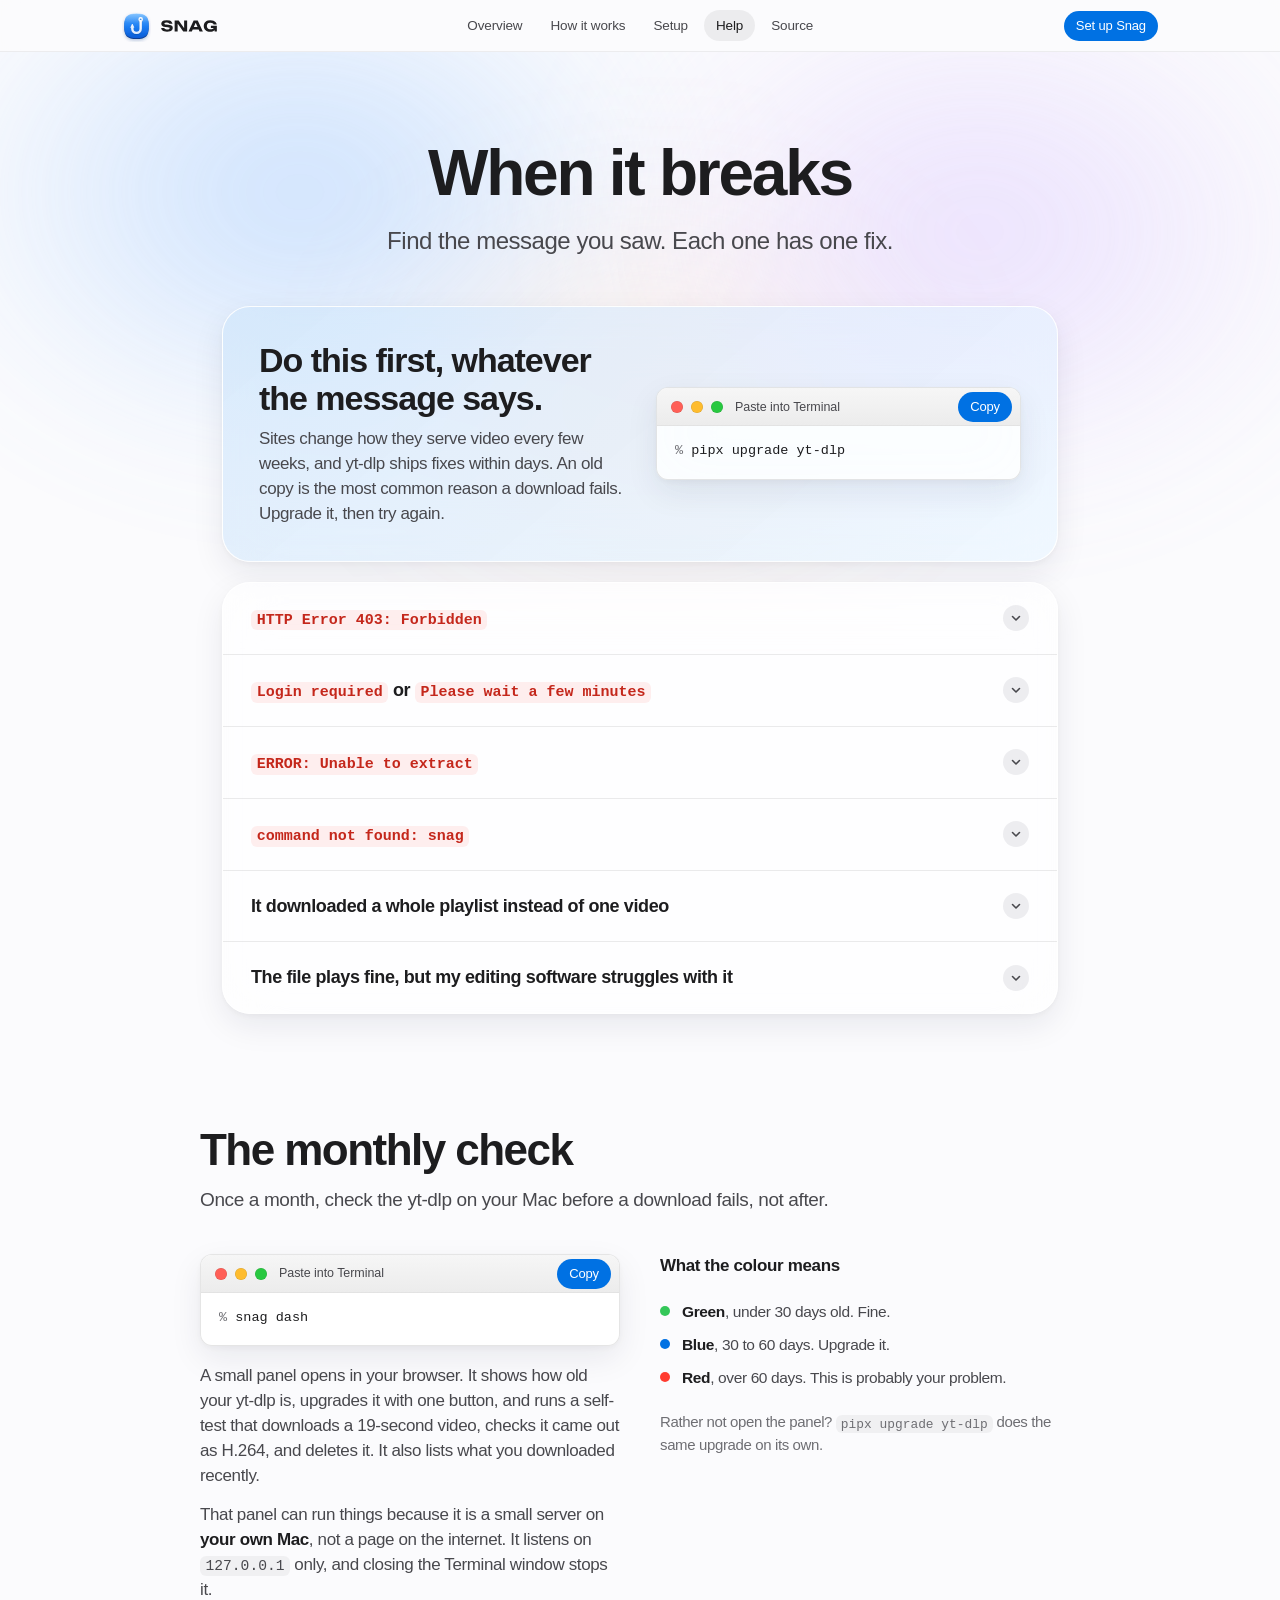
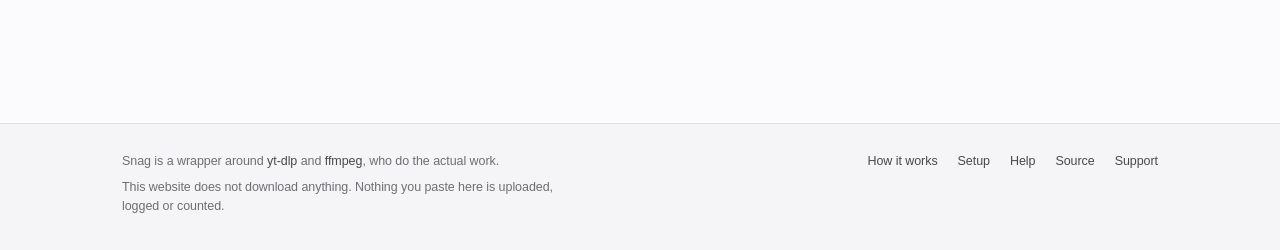
==== commit 82034586: "Add a Ko-fi support page and link it from every footer Co-Authored-By: Claude Opus 5.5 <noreply@anth" ====
--- a/site/help.html
+++ b/site/help.html
@@ -163,6 +163,7 @@
       <a href="setup.html">Setup</a>
       <a href="help.html">Help</a>
       <a href="source.html">Source</a>
+      <a href="support.html">Support</a>
     </nav>
   </div>
 </footer>
